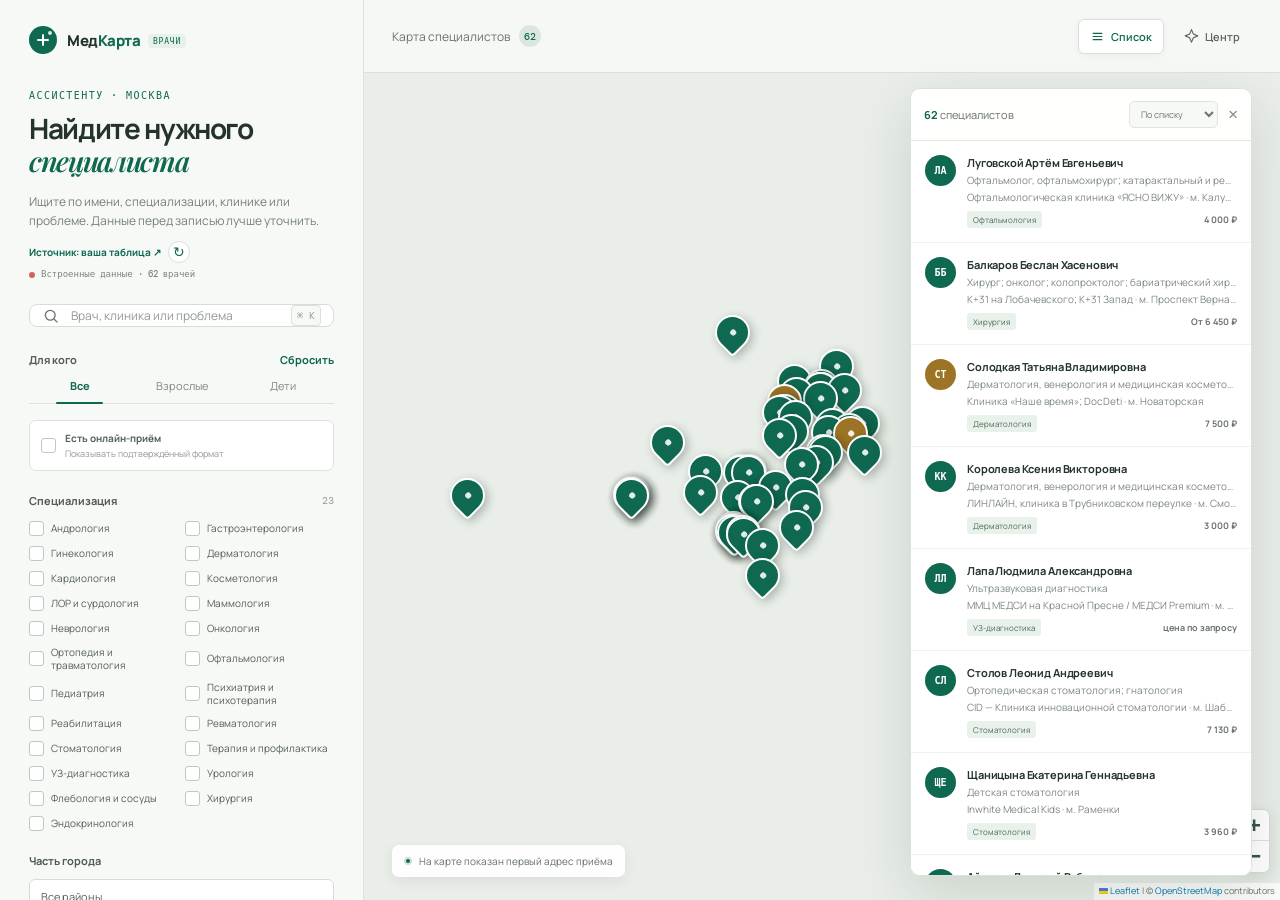
==== doctors/index.html @ c0b24baa "Add doctors map with Leaflet and OpenStreetMap" ====
<!doctype html>
<html lang="ru">
  <head>
    <meta charset="UTF-8" />
    <meta name="viewport" content="width=device-width, initial-scale=1.0" />
    <meta name="theme-color" content="#f6f8f5" />
    <meta name="description" content="Каталог конкретных врачей из вашей медицинской базы: поиск, фильтры и карта." />
    <title>МедКарта Врачи — специалисты Москвы</title>
    <link rel="preconnect" href="https://fonts.googleapis.com" />
    <link rel="preconnect" href="https://fonts.gstatic.com" crossorigin />
    <link href="https://fonts.googleapis.com/css2?family=DM+Mono:wght@400;500&family=Manrope:wght@400;500;600;700;800&family=Playfair+Display:ital,wght@0,600;0,700;1,600&display=swap" rel="stylesheet" />
    <link rel="stylesheet" href="./vendor/leaflet/leaflet.css?v=1.9.4" />
    <link rel="stylesheet" href="./styles.css?v=20260906-1" />
  </head>
  <body>
    <main class="app-shell">
      <aside class="sidebar" id="sidebar">
        <div class="brand-row">
          <a class="brand" href="#" aria-label="МедКарта Врачи — на главную">
            <span class="brand-mark" aria-hidden="true"><i></i><i></i><i></i></span>
            <span>Мед<span>Карта</span> <small>Врачи</small></span>
          </a>
          <button class="icon-button sidebar-close" id="closeSidebar" type="button" aria-label="Закрыть панель">×</button>
        </div>

        <section class="intro">
          <p class="eyebrow">Ассистенту · Москва</p>
          <h1>Найдите нужного<br /><em>специалиста</em></h1>
          <p>Ищите по имени, специализации, клинике или проблеме. Данные перед записью лучше уточнить.</p>
          <div class="source-meta">
            <a class="source-link" href="https://docs.google.com/spreadsheets/d/1CPga4Apdbs0be4KxmbbWmRdvLKTCFwWVrytinJln1rU/edit?gid=1066498235#gid=1066498235" target="_blank" rel="noreferrer">Источник: ваша таблица ↗</a>
            <button class="sync-now" id="syncNow" type="button" title="Обновить данные сейчас" aria-label="Обновить данные из таблицы">↻</button>
          </div>
          <p class="sync-status is-syncing" id="syncStatus" aria-live="polite"><i></i><span>Синхронизация…</span></p>
        </section>

        <label class="search-wrap" for="searchInput">
          <svg viewBox="0 0 24 24" aria-hidden="true"><circle cx="11" cy="11" r="6.5"></circle><path d="m16 16 4.5 4.5"></path></svg>
          <input id="searchInput" type="search" placeholder="Врач, клиника или проблема" autocomplete="off" />
          <kbd>⌘ K</kbd>
        </label>

        <section class="filters" aria-label="Фильтры">
          <div class="filter-heading"><span>Для кого</span><button class="reset-link" id="resetFilters" type="button">Сбросить</button></div>
          <div class="segmented" id="patientFilters" aria-label="Возраст пациентов">
            <button class="is-active" type="button" data-patient="all">Все</button>
            <button type="button" data-patient="adult">Взрослые</button>
            <button type="button" data-patient="child">Дети</button>
          </div>

          <label class="online-filter">
            <input id="onlineOnly" type="checkbox" />
            <span><strong>Есть онлайн-приём</strong><small>Показывать подтверждённый формат</small></span>
          </label>

          <div class="filter-heading filter-heading-spaced"><span>Специализация</span><span class="filter-count" id="specialtyCount">0</span></div>
          <div class="check-list" id="specialtyFilters"></div>

          <div class="filter-heading filter-heading-spaced"><span>Часть города</span></div>
          <div class="select-wrap">
            <select id="districtFilter" aria-label="Выберите часть города">
              <option value="">Все районы</option>
            </select>
          </div>
        </section>

        <div class="sidebar-actions">
          <button class="sheet-button" id="openSheetDialog" type="button">
            <svg viewBox="0 0 24 24" aria-hidden="true"><path d="M7 3.5h8l3 3V20.5H7z"></path><path d="M15 3.5v4h3"></path><path d="M10 11h5M10 14.5h5M10 18h3"></path></svg>
            Источник
          </button>
          <button class="add-button" id="addRecord" type="button"><span>+</span> Добавить врача</button>
        </div>
      </aside>

      <section class="map-area">
        <header class="map-header">
          <button class="icon-button menu-button" id="openSidebar" type="button" aria-label="Открыть меню">
            <svg viewBox="0 0 24 24" aria-hidden="true"><path d="M4 7h16M4 12h16M4 17h16"></path></svg>
          </button>
          <div class="map-title"><span>Карта специалистов</span><strong id="mapResultCount">0</strong></div>
          <div class="map-tools">
            <button class="map-tool is-selected" id="listToggle" type="button" title="Показать список">
              <svg viewBox="0 0 24 24" aria-hidden="true"><path d="M5 7h14M5 12h14M5 17h14"></path></svg>
              Список
            </button>
            <button class="map-tool" id="locateButton" type="button" title="Центрировать карту">
              <svg viewBox="0 0 24 24" aria-hidden="true"><path d="m12 21 3-7 7-3-7-3-3-7-3 7-7 3 7 3z"></path></svg>
              Центр
            </button>
          </div>
        </header>

        <div class="map-canvas" id="mapCanvas">
          <div id="leafletMap" aria-label="Интерактивная карта мест приёма"></div>
          <div class="map-note"><i></i><span>На карте показан первый адрес приёма</span></div>
          <div class="empty-map-state" id="emptyMapState" hidden>По этим фильтрам<br />ничего не найдено</div>
        </div>

        <section class="results-panel" id="resultsPanel">
          <div class="results-header">
            <p><strong id="resultsCount">0</strong> специалистов</p>
            <label class="sort-wrap">Сортировка
              <select id="sortSelect" aria-label="Сортировка списка">
                <option value="number">По списку</option>
                <option value="name">По имени</option>
                <option value="experience">По стажу</option>
              </select>
            </label>
            <button id="closeResults" type="button" aria-label="Скрыть список">×</button>
          </div>
          <div class="result-list" id="resultList"></div>
        </section>
      </section>
    </main>

    <dialog class="modal details-modal" id="detailsDialog">
      <section class="record-view">
        <div class="modal-heading">
          <div><p class="eyebrow" id="detailsEyebrow">Врач</p><h2 id="detailsTitle">Специалист</h2></div>
          <button type="button" class="icon-button" data-close-dialog="detailsDialog" aria-label="Закрыть">×</button>
        </div>
        <div class="details-tags" id="detailsTags"></div>
        <div class="details-summary" id="detailsSummary"></div>
        <div class="details-content" id="detailsContent"></div>
        <div class="details-source" id="detailsSource"></div>
        <div class="details-actions">
          <a class="call-button" id="callDoctor" href="#">Позвонить</a>
          <button class="edit-button" type="button" id="editRecord">Редактировать карточку</button>
        </div>
      </section>
    </dialog>

    <dialog class="modal" id="recordDialog">
      <form method="dialog" id="recordForm">
        <div class="modal-heading">
          <div><p class="eyebrow" id="recordDialogEyebrow">Новый врач</p><h2 id="recordDialogTitle">Добавить специалиста</h2></div>
          <button type="button" class="icon-button" data-close-dialog="recordDialog" aria-label="Закрыть">×</button>
        </div>
        <input type="hidden" id="recordId" name="recordId" />
        <div class="form-grid">
          <label class="wide">ФИО врача<input id="name" name="name" required placeholder="Например, Анна Иванова" /></label>
          <label class="wide">Клиника<input id="clinics" name="clinics" required placeholder="Название клиники" /></label>
          <label class="wide">Специализация<input id="specialty" name="specialty" required placeholder="Например, кардиолог; аритмолог" /></label>
          <label class="wide">Адрес / метро<input id="address" name="address" required placeholder="Москва, улица — м. Станция" /></label>
          <label>Стаж<input id="experience" name="experience" placeholder="15 лет" /></label>
          <label>Пациенты<input id="patients" name="patients" placeholder="Взрослые и дети" /></label>
          <label>Телефон<input id="phone" name="phone" placeholder="+7 ..." /></label>
          <label>Стоимость<input id="price" name="price" placeholder="от 5 000 ₽" /></label>
          <label class="wide">Онлайн-консультация<input id="online" name="online" placeholder="Да / нет / уточнить" /></label>
          <label class="wide">Ключевые направления<textarea id="problems" name="problems" rows="3" placeholder="С какими проблемами работает врач"></textarea></label>
          <label class="wide">Комментарий<textarea id="comments" name="comments" rows="3" placeholder="Что важно уточнить при записи"></textarea></label>
        </div>
        <div class="form-actions">
          <button type="button" class="delete-button" id="deleteRecord" hidden>Удалить</button>
          <span></span>
          <button type="button" class="cancel-button" data-close-dialog="recordDialog">Отмена</button>
          <button class="save-button" value="default">Сохранить</button>
        </div>
      </form>
    </dialog>

    <dialog class="modal sheet-modal" id="sheetDialog">
      <form method="dialog" id="sheetForm">
        <div class="modal-heading">
          <div><p class="eyebrow">Источник данных</p><h2>Подключить Google Sheets</h2></div>
          <button type="button" class="icon-button" data-close-dialog="sheetDialog" aria-label="Закрыть">×</button>
        </div>
        <p class="modal-copy">Эта версия подключена к вкладке «Полные данные» вашей таблицы. Она проверяет обновления при открытии, каждые пять минут и по кнопке ↻.</p>
        <label>Ссылка на таблицу или CSV<input id="sheetUrl" type="url" placeholder="https://docs.google.com/spreadsheets/..." /></label>
        <details>
          <summary>Какие колонки поддерживаются?</summary>
          <p>ФИО врача, Клиника(и), Адрес / метро, Стаж, Учёная степень, Квалификация, Специализация, Ключевые направления / проблемы, Достижения, Пациенты, Телефон для записи, Стоимость, Онлайн-консультация, Дополнительные комментарии, Источники и Карточка.</p>
        </details>
        <p class="form-message" id="sheetMessage" role="status"></p>
        <div class="form-actions">
          <span></span><span></span>
          <button type="button" class="cancel-button" data-close-dialog="sheetDialog">Отмена</button>
          <button class="save-button" id="importSheet" value="default">Загрузить данные</button>
        </div>
      </form>
    </dialog>

    <div class="toast" id="toast" role="status"></div>
    <script src="./vendor/leaflet/leaflet.js?v=1.9.4"></script>
    <script src="./doctors-data.js?v=20260906-1"></script>
    <script src="./app.js?v=20260906-1"></script>
  </body>
</html>
---- doctors/vendor/leaflet/leaflet.css ----
/* required styles */

.leaflet-pane,
.leaflet-tile,
.leaflet-marker-icon,
.leaflet-marker-shadow,
.leaflet-tile-container,
.leaflet-pane > svg,
.leaflet-pane > canvas,
.leaflet-zoom-box,
.leaflet-image-layer,
.leaflet-layer {
	position: absolute;
	left: 0;
	top: 0;
	}
.leaflet-container {
	overflow: hidden;
	}
.leaflet-tile,
.leaflet-marker-icon,
.leaflet-marker-shadow {
	-webkit-user-select: none;
	   -moz-user-select: none;
	        user-select: none;
	  -webkit-user-drag: none;
	}
/* Prevents IE11 from highlighting tiles in blue */
.leaflet-tile::selection {
	background: transparent;
}
/* Safari renders non-retina tile on retina better with this, but Chrome is worse */
.leaflet-safari .leaflet-tile {
	image-rendering: -webkit-optimize-contrast;
	}
/* hack that prevents hw layers "stretching" when loading new tiles */
.leaflet-safari .leaflet-tile-container {
	width: 1600px;
	height: 1600px;
	-webkit-transform-origin: 0 0;
	}
.leaflet-marker-icon,
.leaflet-marker-shadow {
	display: block;
	}
/* .leaflet-container svg: reset svg max-width decleration shipped in Joomla! (joomla.org) 3.x */
/* .leaflet-container img: map is broken in FF if you have max-width: 100% on tiles */
.leaflet-container .leaflet-overlay-pane svg {
	max-width: none !important;
	max-height: none !important;
	}
.leaflet-container .leaflet-marker-pane img,
.leaflet-container .leaflet-shadow-pane img,
.leaflet-container .leaflet-tile-pane img,
.leaflet-container img.leaflet-image-layer,
.leaflet-container .leaflet-tile {
	max-width: none !important;
	max-height: none !important;
	width: auto;
	padding: 0;
	}

.leaflet-container img.leaflet-tile {
	/* See: https://bugs.chromium.org/p/chromium/issues/detail?id=600120 */
	mix-blend-mode: plus-lighter;
}

.leaflet-container.leaflet-touch-zoom {
	-ms-touch-action: pan-x pan-y;
	touch-action: pan-x pan-y;
	}
.leaflet-container.leaflet-touch-drag {
	-ms-touch-action: pinch-zoom;
	/* Fallback for FF which doesn't support pinch-zoom */
	touch-action: none;
	touch-action: pinch-zoom;
}
.leaflet-container.leaflet-touch-drag.leaflet-touch-zoom {
	-ms-touch-action: none;
	touch-action: none;
}
.leaflet-container {
	-webkit-tap-highlight-color: transparent;
}
.leaflet-container a {
	-webkit-tap-highlight-color: rgba(51, 181, 229, 0.4);
}
.leaflet-tile {
	filter: inherit;
	visibility: hidden;
	}
.leaflet-tile-loaded {
	visibility: inherit;
	}
.leaflet-zoom-box {
	width: 0;
	height: 0;
	-moz-box-sizing: border-box;
	     box-sizing: border-box;
	z-index: 800;
	}
/* workaround for https://bugzilla.mozilla.org/show_bug.cgi?id=888319 */
.leaflet-overlay-pane svg {
	-moz-user-select: none;
	}

.leaflet-pane         { z-index: 400; }

.leaflet-tile-pane    { z-index: 200; }
.leaflet-overlay-pane { z-index: 400; }
.leaflet-shadow-pane  { z-index: 500; }
.leaflet-marker-pane  { z-index: 600; }
.leaflet-tooltip-pane   { z-index: 650; }
.leaflet-popup-pane   { z-index: 700; }

.leaflet-map-pane canvas { z-index: 100; }
.leaflet-map-pane svg    { z-index: 200; }

.leaflet-vml-shape {
	width: 1px;
	height: 1px;
	}
.lvml {
	behavior: url(#default#VML);
	display: inline-block;
	position: absolute;
	}


/* control positioning */

.leaflet-control {
	position: relative;
	z-index: 800;
	pointer-events: visiblePainted; /* IE 9-10 doesn't have auto */
	pointer-events: auto;
	}
.leaflet-top,
.leaflet-bottom {
	position: absolute;
	z-index: 1000;
	pointer-events: none;
	}
.leaflet-top {
	top: 0;
	}
.leaflet-right {
	right: 0;
	}
.leaflet-bottom {
	bottom: 0;
	}
.leaflet-left {
	left: 0;
	}
.leaflet-control {
	float: left;
	clear: both;
	}
.leaflet-right .leaflet-control {
	float: right;
	}
.leaflet-top .leaflet-control {
	margin-top: 10px;
	}
.leaflet-bottom .leaflet-control {
	margin-bottom: 10px;
	}
.leaflet-left .leaflet-control {
	margin-left: 10px;
	}
.leaflet-right .leaflet-control {
	margin-right: 10px;
	}


/* zoom and fade animations */

.leaflet-fade-anim .leaflet-popup {
	opacity: 0;
	-webkit-transition: opacity 0.2s linear;
	   -moz-transition: opacity 0.2s linear;
	        transition: opacity 0.2s linear;
	}
.leaflet-fade-anim .leaflet-map-pane .leaflet-popup {
	opacity: 1;
	}
.leaflet-zoom-animated {
	-webkit-transform-origin: 0 0;
	    -ms-transform-origin: 0 0;
	        transform-origin: 0 0;
	}
svg.leaflet-zoom-animated {
	will-change: transform;
}

.leaflet-zoom-anim .leaflet-zoom-animated {
	-webkit-transition: -webkit-transform 0.25s cubic-bezier(0,0,0.25,1);
	   -moz-transition:    -moz-transform 0.25s cubic-bezier(0,0,0.25,1);
	        transition:         transform 0.25s cubic-bezier(0,0,0.25,1);
	}
.leaflet-zoom-anim .leaflet-tile,
.leaflet-pan-anim .leaflet-tile {
	-webkit-transition: none;
	   -moz-transition: none;
	        transition: none;
	}

.leaflet-zoom-anim .leaflet-zoom-hide {
	visibility: hidden;
	}


/* cursors */

.leaflet-interactive {
	cursor: pointer;
	}
.leaflet-grab {
	cursor: -webkit-grab;
	cursor:    -moz-grab;
	cursor:         grab;
	}
.leaflet-crosshair,
.leaflet-crosshair .leaflet-interactive {
	cursor: crosshair;
	}
.leaflet-popup-pane,
.leaflet-control {
	cursor: auto;
	}
.leaflet-dragging .leaflet-grab,
.leaflet-dragging .leaflet-grab .leaflet-interactive,
.leaflet-dragging .leaflet-marker-draggable {
	cursor: move;
	cursor: -webkit-grabbing;
	cursor:    -moz-grabbing;
	cursor:         grabbing;
	}

/* marker & overlays interactivity */
.leaflet-marker-icon,
.leaflet-marker-shadow,
.leaflet-image-layer,
.leaflet-pane > svg path,
.leaflet-tile-container {
	pointer-events: none;
	}

.leaflet-marker-icon.leaflet-interactive,
.leaflet-image-layer.leaflet-interactive,
.leaflet-pane > svg path.leaflet-interactive,
svg.leaflet-image-layer.leaflet-interactive path {
	pointer-events: visiblePainted; /* IE 9-10 doesn't have auto */
	pointer-events: auto;
	}

/* visual tweaks */

.leaflet-container {
	background: #ddd;
	outline-offset: 1px;
	}
.leaflet-container a {
	color: #0078A8;
	}
.leaflet-zoom-box {
	border: 2px dotted #38f;
	background: rgba(255,255,255,0.5);
	}


/* general typography */
.leaflet-container {
	font-family: "Helvetica Neue", Arial, Helvetica, sans-serif;
	font-size: 12px;
	font-size: 0.75rem;
	line-height: 1.5;
	}


/* general toolbar styles */

.leaflet-bar {
	box-shadow: 0 1px 5px rgba(0,0,0,0.65);
	border-radius: 4px;
	}
.leaflet-bar a {
	background-color: #fff;
	border-bottom: 1px solid #ccc;
	width: 26px;
	height: 26px;
	line-height: 26px;
	display: block;
	text-align: center;
	text-decoration: none;
	color: black;
	}
.leaflet-bar a,
.leaflet-control-layers-toggle {
	background-position: 50% 50%;
	background-repeat: no-repeat;
	display: block;
	}
.leaflet-bar a:hover,
.leaflet-bar a:focus {
	background-color: #f4f4f4;
	}
.leaflet-bar a:first-child {
	border-top-left-radius: 4px;
	border-top-right-radius: 4px;
	}
.leaflet-bar a:last-child {
	border-bottom-left-radius: 4px;
	border-bottom-right-radius: 4px;
	border-bottom: none;
	}
.leaflet-bar a.leaflet-disabled {
	cursor: default;
	background-color: #f4f4f4;
	color: #bbb;
	}

.leaflet-touch .leaflet-bar a {
	width: 30px;
	height: 30px;
	line-height: 30px;
	}
.leaflet-touch .leaflet-bar a:first-child {
	border-top-left-radius: 2px;
	border-top-right-radius: 2px;
	}
.leaflet-touch .leaflet-bar a:last-child {
	border-bottom-left-radius: 2px;
	border-bottom-right-radius: 2px;
	}

/* zoom control */

.leaflet-control-zoom-in,
.leaflet-control-zoom-out {
	font: bold 18px 'Lucida Console', Monaco, monospace;
	text-indent: 1px;
	}

.leaflet-touch .leaflet-control-zoom-in, .leaflet-touch .leaflet-control-zoom-out  {
	font-size: 22px;
	}


/* layers control */

.leaflet-control-layers {
	box-shadow: 0 1px 5px rgba(0,0,0,0.4);
	background: #fff;
	border-radius: 5px;
	}
.leaflet-control-layers-toggle {
	background-image: url(images/layers.png);
	width: 36px;
	height: 36px;
	}
.leaflet-retina .leaflet-control-layers-toggle {
	background-image: url(images/layers-2x.png);
	background-size: 26px 26px;
	}
.leaflet-touch .leaflet-control-layers-toggle {
	width: 44px;
	height: 44px;
	}
.leaflet-control-layers .leaflet-control-layers-list,
.leaflet-control-layers-expanded .leaflet-control-layers-toggle {
	display: none;
	}
.leaflet-control-layers-expanded .leaflet-control-layers-list {
	display: block;
	position: relative;
	}
.leaflet-control-layers-expanded {
	padding: 6px 10px 6px 6px;
	color: #333;
	background: #fff;
	}
.leaflet-control-layers-scrollbar {
	overflow-y: scroll;
	overflow-x: hidden;
	padding-right: 5px;
	}
.leaflet-control-layers-selector {
	margin-top: 2px;
	position: relative;
	top: 1px;
	}
.leaflet-control-layers label {
	display: block;
	font-size: 13px;
	font-size: 1.08333em;
	}
.leaflet-control-layers-separator {
	height: 0;
	border-top: 1px solid #ddd;
	margin: 5px -10px 5px -6px;
	}

/* Default icon URLs */
.leaflet-default-icon-path { /* used only in path-guessing heuristic, see L.Icon.Default */
	background-image: url(images/marker-icon.png);
	}


/* attribution and scale controls */

.leaflet-container .leaflet-control-attribution {
	background: #fff;
	background: rgba(255, 255, 255, 0.8);
	margin: 0;
	}
.leaflet-control-attribution,
.leaflet-control-scale-line {
	padding: 0 5px;
	color: #333;
	line-height: 1.4;
	}
.leaflet-control-attribution a {
	text-decoration: none;
	}
.leaflet-control-attribution a:hover,
.leaflet-control-attribution a:focus {
	text-decoration: underline;
	}
.leaflet-attribution-flag {
	display: inline !important;
	vertical-align: baseline !important;
	width: 1em;
	height: 0.6669em;
	}
.leaflet-left .leaflet-control-scale {
	margin-left: 5px;
	}
.leaflet-bottom .leaflet-control-scale {
	margin-bottom: 5px;
	}
.leaflet-control-scale-line {
	border: 2px solid #777;
	border-top: none;
	line-height: 1.1;
	padding: 2px 5px 1px;
	white-space: nowrap;
	-moz-box-sizing: border-box;
	     box-sizing: border-box;
	background: rgba(255, 255, 255, 0.8);
	text-shadow: 1px 1px #fff;
	}
.leaflet-control-scale-line:not(:first-child) {
	border-top: 2px solid #777;
	border-bottom: none;
	margin-top: -2px;
	}
.leaflet-control-scale-line:not(:first-child):not(:last-child) {
	border-bottom: 2px solid #777;
	}

.leaflet-touch .leaflet-control-attribution,
.leaflet-touch .leaflet-control-layers,
.leaflet-touch .leaflet-bar {
	box-shadow: none;
	}
.leaflet-touch .leaflet-control-layers,
.leaflet-touch .leaflet-bar {
	border: 2px solid rgba(0,0,0,0.2);
	background-clip: padding-box;
	}


/* popup */

.leaflet-popup {
	position: absolute;
	text-align: center;
	margin-bottom: 20px;
	}
.leaflet-popup-content-wrapper {
	padding: 1px;
	text-align: left;
	border-radius: 12px;
	}
.leaflet-popup-content {
	margin: 13px 24px 13px 20px;
	line-height: 1.3;
	font-size: 13px;
	font-size: 1.08333em;
	min-height: 1px;
	}
.leaflet-popup-content p {
	margin: 17px 0;
	margin: 1.3em 0;
	}
.leaflet-popup-tip-container {
	width: 40px;
	height: 20px;
	position: absolute;
	left: 50%;
	margin-top: -1px;
	margin-left: -20px;
	overflow: hidden;
	pointer-events: none;
	}
.leaflet-popup-tip {
	width: 17px;
	height: 17px;
	padding: 1px;

	margin: -10px auto 0;
	pointer-events: auto;

	-webkit-transform: rotate(45deg);
	   -moz-transform: rotate(45deg);
	    -ms-transform: rotate(45deg);
	        transform: rotate(45deg);
	}
.leaflet-popup-content-wrapper,
.leaflet-popup-tip {
	background: white;
	color: #333;
	box-shadow: 0 3px 14px rgba(0,0,0,0.4);
	}
.leaflet-container a.leaflet-popup-close-button {
	position: absolute;
	top: 0;
	right: 0;
	border: none;
	text-align: center;
	width: 24px;
	height: 24px;
	font: 16px/24px Tahoma, Verdana, sans-serif;
	color: #757575;
	text-decoration: none;
	background: transparent;
	}
.leaflet-container a.leaflet-popup-close-button:hover,
.leaflet-container a.leaflet-popup-close-button:focus {
	color: #585858;
	}
.leaflet-popup-scrolled {
	overflow: auto;
	}

.leaflet-oldie .leaflet-popup-content-wrapper {
	-ms-zoom: 1;
	}
.leaflet-oldie .leaflet-popup-tip {
	width: 24px;
	margin: 0 auto;

	-ms-filter: "progid:DXImageTransform.Microsoft.Matrix(M11=0.70710678, M12=0.70710678, M21=-0.70710678, M22=0.70710678)";
	filter: progid:DXImageTransform.Microsoft.Matrix(M11=0.70710678, M12=0.70710678, M21=-0.70710678, M22=0.70710678);
	}

.leaflet-oldie .leaflet-control-zoom,
.leaflet-oldie .leaflet-control-layers,
.leaflet-oldie .leaflet-popup-content-wrapper,
.leaflet-oldie .leaflet-popup-tip {
	border: 1px solid #999;
	}


/* div icon */

.leaflet-div-icon {
	background: #fff;
	border: 1px solid #666;
	}


/* Tooltip */
/* Base styles for the element that has a tooltip */
.leaflet-tooltip {
	position: absolute;
	padding: 6px;
	background-color: #fff;
	border: 1px solid #fff;
	border-radius: 3px;
	color: #222;
	white-space: nowrap;
	-webkit-user-select: none;
	-moz-user-select: none;
	-ms-user-select: none;
	user-select: none;
	pointer-events: none;
	box-shadow: 0 1px 3px rgba(0,0,0,0.4);
	}
.leaflet-tooltip.leaflet-interactive {
	cursor: pointer;
	pointer-events: auto;
	}
.leaflet-tooltip-top:before,
.leaflet-tooltip-bottom:before,
.leaflet-tooltip-left:before,
.leaflet-tooltip-right:before {
	position: absolute;
	pointer-events: none;
	border: 6px solid transparent;
	background: transparent;
	content: "";
	}

/* Directions */

.leaflet-tooltip-bottom {
	margin-top: 6px;
}
.leaflet-tooltip-top {
	margin-top: -6px;
}
.leaflet-tooltip-bottom:before,
.leaflet-tooltip-top:before {
	left: 50%;
	margin-left: -6px;
	}
.leaflet-tooltip-top:before {
	bottom: 0;
	margin-bottom: -12px;
	border-top-color: #fff;
	}
.leaflet-tooltip-bottom:before {
	top: 0;
	margin-top: -12px;
	margin-left: -6px;
	border-bottom-color: #fff;
	}
.leaflet-tooltip-left {
	margin-left: -6px;
}
.leaflet-tooltip-right {
	margin-left: 6px;
}
.leaflet-tooltip-left:before,
.leaflet-tooltip-right:before {
	top: 50%;
	margin-top: -6px;
	}
.leaflet-tooltip-left:before {
	right: 0;
	margin-right: -12px;
	border-left-color: #fff;
	}
.leaflet-tooltip-right:before {
	left: 0;
	margin-left: -12px;
	border-right-color: #fff;
	}

/* Printing */

@media print {
	/* Prevent printers from removing background-images of controls. */
	.leaflet-control {
		-webkit-print-color-adjust: exact;
		print-color-adjust: exact;
		}
	}
---- doctors/styles.css ----
:root {
  --paper: #f7f9f6;
  --paper-strong: #ffffff;
  --ink: #24342b;
  --muted: #728077;
  --line: #dde4dd;
  --green: #0f6850;
  --green-dark: #0a503d;
  --green-soft: #e7f1e9;
  --coral: #d76e5d;
  --gold: #c99b3b;
  --shadow: 0 18px 55px rgba(28, 48, 37, 0.14);
}

* { box-sizing: border-box; }

html,
body { width: 100%; height: 100%; }

body {
  margin: 0;
  overflow: hidden;
  color: var(--ink);
  background: #eaf0ea;
  font-family: Manrope, Arial, sans-serif;
  -webkit-font-smoothing: antialiased;
}

button,
input,
select,
textarea { font: inherit; }

button,
select { cursor: pointer; }

.app-shell { display: flex; width: 100%; height: 100%; }

.sidebar {
  position: relative;
  z-index: 30;
  width: 364px;
  flex: 0 0 364px;
  display: flex;
  flex-direction: column;
  padding: 26px 29px 22px;
  overflow-y: auto;
  background: var(--paper);
  border-right: 1px solid #dce3dc;
}

.brand-row { display: flex; align-items: center; justify-content: space-between; }

.brand {
  display: inline-flex;
  align-items: center;
  gap: 10px;
  color: var(--ink);
  font-size: 15px;
  font-weight: 800;
  letter-spacing: -0.45px;
  text-decoration: none;
}

.brand > span:last-child > span { color: var(--green); }

.brand small {
  display: inline-block;
  margin-left: 5px;
  padding: 3px 5px;
  color: var(--green);
  background: var(--green-soft);
  border-radius: 4px;
  font: 500 8px/1 DM Mono, monospace;
  letter-spacing: 0.8px;
  text-transform: uppercase;
  vertical-align: 2px;
}

.brand-mark {
  position: relative;
  display: grid;
  width: 28px;
  height: 28px;
  place-items: center;
  border-radius: 50%;
  background: var(--green);
}

.brand-mark i { position: absolute; display: block; width: 12px; height: 2px; background: #fff; border-radius: 2px; }
.brand-mark i:nth-child(2) { transform: rotate(90deg); }
.brand-mark i:nth-child(3) { width: 4px; height: 4px; transform: translate(7px, -7px); border-radius: 50%; background: #d4e8d9; }

.icon-button {
  display: grid;
  width: 34px;
  height: 34px;
  padding: 0;
  place-items: center;
  color: var(--ink);
  background: transparent;
  border: 0;
  border-radius: 50%;
  font-size: 26px;
  line-height: 1;
}

.icon-button:hover { background: #e9eee9; }

.icon-button svg,
.map-tool svg,
.sheet-button svg {
  width: 19px;
  height: 19px;
  fill: none;
  stroke: currentColor;
  stroke-width: 1.8;
  stroke-linecap: round;
  stroke-linejoin: round;
}

.sidebar-close,
.menu-button { display: none; }

.intro { padding: 36px 0 23px; }

.eyebrow {
  margin: 0 0 10px;
  color: var(--green);
  font: 500 10px/1.2 DM Mono, monospace;
  letter-spacing: 1.45px;
  text-transform: uppercase;
}

.intro h1 {
  margin: 0;
  font-size: 28px;
  line-height: 1.17;
  letter-spacing: -1.35px;
}

.intro h1 em {
  color: var(--green);
  font-family: "Playfair Display", Georgia, serif;
  font-weight: 600;
}

.intro > p:nth-of-type(2) {
  max-width: 300px;
  margin: 14px 0 0;
  color: var(--muted);
  font-size: 12px;
  line-height: 1.62;
}

.source-meta { display: flex; align-items: center; gap: 7px; margin-top: 11px; }

.source-link {
  color: var(--green);
  font-size: 10px;
  font-weight: 700;
  text-decoration: none;
}

.source-link:hover { text-decoration: underline; }

.sync-now {
  width: 22px;
  height: 22px;
  padding: 0;
  color: var(--green);
  background: #fff;
  border: 1px solid #d7e1da;
  border-radius: 50%;
  font-size: 14px;
  line-height: 18px;
  transition: transform 0.2s, background 0.15s;
}

.sync-now:hover { background: #edf5ef; }
.sync-now.is-spinning { animation: sync-spin 0.9s linear infinite; }

.sync-status {
  display: flex;
  align-items: center;
  gap: 6px;
  margin: 6px 0 0 !important;
  color: #7a867d !important;
  font: 500 9px/1.3 DM Mono, monospace !important;
}

.sync-status i { width: 6px; height: 6px; flex: 0 0 6px; border-radius: 50%; background: #8da095; }
.sync-status.is-success i { background: #2b8b65; }
.sync-status.is-error i { background: #cf6655; }
.sync-status.is-syncing i { background: #d9a43f; animation: sync-pulse 1s ease-in-out infinite; }

.search-wrap {
  display: flex;
  height: 47px;
  align-items: center;
  gap: 9px;
  padding: 0 12px;
  background: #fff;
  border: 1px solid #d7ddd6;
  border-radius: 8px;
  transition: border 0.2s, box-shadow 0.2s;
}

.search-wrap:focus-within { border-color: var(--green); box-shadow: 0 0 0 3px rgba(15, 104, 80, 0.1); }
.search-wrap svg { width: 18px; fill: none; stroke: #6b776d; stroke-width: 1.8; }
.search-wrap input { min-width: 0; flex: 1; color: var(--ink); background: transparent; border: 0; outline: none; font-size: 12px; }
.search-wrap input::placeholder { color: #929b93; }
.search-wrap kbd { padding: 3px 5px; color: #93a097; background: #f7f9f6; border: 1px solid #dbe1db; border-radius: 4px; font: 10px DM Mono, monospace; }

.filters { padding-top: 25px; }
.filter-heading { display: flex; align-items: center; justify-content: space-between; color: #4e5c52; font-size: 11px; font-weight: 700; }
.filter-heading-spaced { margin-top: 22px; }
.reset-link { padding: 0; color: var(--green); background: transparent; border: 0; font-size: 11px; }
.filter-count { color: #929b93; font: 10px DM Mono, monospace; }

.segmented { display: flex; margin-top: 11px; border-bottom: 1px solid var(--line); }
.segmented button { position: relative; flex: 1; padding: 0 0 10px; color: #7e897f; background: transparent; border: 0; font-size: 11px; }
.segmented button.is-active { color: var(--green); font-weight: 700; }
.segmented button.is-active::after { position: absolute; right: 27%; bottom: -1px; left: 27%; height: 2px; background: var(--green); border-radius: 2px; content: ""; }

.online-filter {
  display: flex;
  align-items: center;
  gap: 9px;
  margin-top: 16px;
  padding: 10px 11px;
  background: #fff;
  border: 1px solid #dce3dc;
  border-radius: 7px;
  cursor: pointer;
}

.online-filter input,
.check-item input {
  appearance: none;
  display: grid;
  width: 15px;
  height: 15px;
  margin: 0;
  flex: 0 0 15px;
  place-content: center;
  background: #fff;
  border: 1px solid #bfc9c0;
  border-radius: 3px;
}

.online-filter input:checked,
.check-item input:checked { background: var(--green); border-color: var(--green); }
.online-filter input:checked::after,
.check-item input:checked::after { color: #fff; content: "✓"; font-size: 10px; font-weight: 800; line-height: 1; }
.online-filter span { display: flex; min-width: 0; flex-direction: column; gap: 2px; }
.online-filter strong { color: #536158; font-size: 10px; }
.online-filter small { color: #929b93; font-size: 9px; }

.check-list {
  display: grid;
  grid-template-columns: 1fr 1fr;
  gap: 10px 6px;
  margin-top: 13px;
}

.check-item { display: flex; align-items: center; gap: 7px; color: #526056; font-size: 10px; line-height: 1.25; cursor: pointer; }
.check-item span { overflow: hidden; text-overflow: ellipsis; }

.select-wrap { position: relative; margin-top: 11px; }
.select-wrap::after { position: absolute; top: 9px; right: 12px; color: #6e7b72; content: "⌄"; pointer-events: none; }
.select-wrap select { width: 100%; padding: 9px 28px 9px 11px; color: #546157; background: #fff; border: 1px solid #d7ddd6; border-radius: 6px; outline: none; appearance: none; font-size: 11px; }

.sidebar-actions { display: flex; gap: 9px; margin-top: auto; padding-top: 25px; }
.sheet-button,
.add-button { height: 42px; border-radius: 7px; font-size: 11px; font-weight: 700; transition: transform 0.15s, background 0.15s; }
.sheet-button { display: flex; flex: 0 0 105px; align-items: center; justify-content: center; gap: 7px; color: #5d695f; background: #fff; border: 1px solid #d9dfd8; }
.sheet-button svg { width: 15px; }
.add-button { flex: 1; color: #fff; background: var(--green); border: 1px solid var(--green); }
.add-button span { margin-right: 3px; font-size: 17px; line-height: 0; vertical-align: -1px; }
.sidebar-actions button:hover,
.save-button:hover,
.call-button:hover { transform: translateY(-1px); }
.add-button:hover,
.save-button:hover,
.call-button:hover { background: var(--green-dark); }

.map-area { position: relative; min-width: 0; flex: 1; overflow: hidden; background: #edf1ec; }
.map-header { position: absolute; z-index: 1000; top: 0; right: 0; left: 0; display: flex; height: 73px; align-items: center; justify-content: space-between; padding: 0 28px; background: rgba(247, 249, 246, 0.84); border-bottom: 1px solid rgba(178, 187, 177, 0.4); backdrop-filter: blur(10px); }
.map-title { display: flex; align-items: center; gap: 9px; color: #66746a; font-size: 12px; }
.map-title strong { display: grid; min-width: 22px; height: 22px; padding: 0 5px; place-items: center; color: var(--green); background: #dbe7de; border-radius: 12px; font: 500 10px DM Mono, monospace; }
.map-tools { display: flex; align-items: center; gap: 8px; }
.map-tool { display: flex; height: 35px; align-items: center; gap: 6px; padding: 0 11px; color: #59675e; background: transparent; border: 1px solid transparent; border-radius: 6px; font-size: 11px; font-weight: 600; }
.map-tool svg { width: 15px; }
.map-tool:hover,
.map-tool.is-selected { color: var(--green); background: #fff; border-color: #d9ded8; box-shadow: 0 2px 7px rgba(39, 55, 44, 0.05); }

.map-canvas { position: absolute; inset: 0; overflow: hidden; }
#leafletMap { position: absolute; inset: 0; z-index: 0; background: #e9eee8; }
.fallback-map {
  overflow: hidden;
  background:
    radial-gradient(ellipse at 52% 51%, transparent 0 15%, rgba(72, 125, 101, 0.08) 15.3% 15.8%, transparent 16.1%),
    radial-gradient(ellipse at 52% 51%, transparent 0 31%, rgba(72, 125, 101, 0.09) 31.2% 31.8%, transparent 32.1%),
    linear-gradient(31deg, transparent 0 46%, rgba(118, 150, 128, 0.12) 46.2% 46.7%, transparent 46.9%),
    linear-gradient(121deg, transparent 0 57%, rgba(118, 150, 128, 0.11) 57.2% 57.7%, transparent 57.9%),
    repeating-linear-gradient(0deg, transparent 0 58px, rgba(100, 131, 110, 0.055) 59px, transparent 60px),
    repeating-linear-gradient(90deg, transparent 0 74px, rgba(100, 131, 110, 0.05) 75px, transparent 76px),
    #e9eee8;
}
.fallback-map::before {
  position: absolute;
  top: 9%;
  right: 7%;
  bottom: 8%;
  left: 12%;
  border: 1px solid rgba(74, 116, 93, 0.15);
  border-radius: 48% 52% 44% 56% / 52% 45% 55% 48%;
  box-shadow: inset 0 0 70px rgba(255, 255, 255, 0.3);
  content: "";
  transform: rotate(-5deg);
}
.fallback-label { position: absolute; z-index: 1; color: rgba(67, 88, 75, 0.45); font: 500 9px DM Mono, monospace; letter-spacing: 1.5px; text-transform: uppercase; }
.fallback-label-center { top: 50%; left: 52%; font-family: "Playfair Display", Georgia, serif; font-size: 23px; font-style: italic; letter-spacing: -0.5px; text-transform: none; transform: translate(-50%, -50%) rotate(-7deg); }
.fallback-label-west { top: 49%; left: 17%; }
.fallback-label-east { top: 47%; right: 13%; }
.fallback-pin {
  position: absolute;
  z-index: 3;
  display: grid;
  width: 31px;
  height: 31px;
  padding: 0;
  place-items: center;
  color: #fff;
  background: var(--green);
  border: 2px solid #fff;
  border-radius: 50% 50% 50% 4px;
  box-shadow: 0 4px 10px rgba(29, 47, 37, 0.25);
  transform: translate(-50%, -100%) rotate(-45deg);
  transition: transform 0.15s, box-shadow 0.15s;
}
.fallback-pin span { font: 600 7px DM Mono, monospace; transform: rotate(45deg); }
.fallback-pin.is-online { background: #9d7425; }
.fallback-pin:hover,
.fallback-pin.is-active { z-index: 5; box-shadow: 0 7px 16px rgba(29, 47, 37, 0.34); transform: translate(-50%, -100%) rotate(-45deg) scale(1.16); }
.leaflet-container { font-family: Manrope, Arial, sans-serif; }
.leaflet-control-zoom { overflow: hidden; border: 1px solid #d5ddd5 !important; border-radius: 7px !important; box-shadow: 0 4px 15px rgba(35, 53, 41, 0.11) !important; }
.leaflet-control-zoom a { width: 31px !important; height: 31px !important; color: #375447 !important; border-color: #dce3dc !important; line-height: 30px !important; }
.leaflet-control-attribution { padding: 2px 5px !important; color: #67766b !important; background: rgba(255, 255, 255, 0.78) !important; font-size: 9px !important; }
.medical-map-marker { background: transparent !important; border: 0 !important; }
.leaflet-pin { position: relative; display: grid; width: 35px; height: 35px; place-items: center; color: #fff; background: var(--green); border: 2px solid #fff; border-radius: 50% 50% 50% 4px; box-shadow: 0 4px 10px rgba(29, 47, 37, 0.3); transform: rotate(-45deg); transition: transform 0.15s, box-shadow 0.15s; }
.leaflet-pin::after { width: 6px; height: 6px; background: rgba(255,255,255,.88); border-radius: 50%; content: ""; }
.leaflet-pin.is-online { background: #9d7425; }
.leaflet-pin.is-active,
.leaflet-pin:hover { z-index: 3; box-shadow: 0 6px 15px rgba(29, 47, 37, 0.34); transform: rotate(-45deg) scale(1.14); }
.medical-tooltip { padding: 9px 11px !important; color: #26362e !important; background: #fff !important; border: 0 !important; border-radius: 6px !important; box-shadow: 0 7px 20px rgba(25, 45, 33, 0.17) !important; font-size: 10px !important; line-height: 1.45 !important; }
.medical-tooltip::before { display: none !important; }

.map-note { position: absolute; z-index: 800; bottom: 23px; left: 28px; display: flex; align-items: center; gap: 7px; padding: 9px 12px; color: #657168; background: rgba(255, 255, 255, 0.9); border-radius: 7px; box-shadow: 0 4px 13px rgba(35, 53, 41, 0.08); font-size: 10px; backdrop-filter: blur(4px); }
.map-note i { width: 8px; height: 8px; background: var(--green); border: 2px solid #cde2d3; border-radius: 50%; }
.empty-map-state { position: absolute; z-index: 800; top: 45%; left: 50%; padding: 18px 26px; color: #66746a; background: rgba(255, 255, 255, 0.92); border-radius: 8px; box-shadow: var(--shadow); text-align: center; line-height: 1.5; transform: translate(-50%, -50%); }

.results-panel { position: absolute; z-index: 900; top: 88px; right: 28px; display: flex; width: 342px; max-height: calc(100% - 112px); flex-direction: column; overflow: hidden; background: rgba(255, 255, 255, 0.96); border: 1px solid #dce2db; border-radius: 10px; box-shadow: var(--shadow); backdrop-filter: blur(10px); }
.results-panel.is-hidden { display: none; }
.results-header { display: grid; grid-template-columns: 1fr auto auto; align-items: center; gap: 10px; padding: 12px 13px; border-bottom: 1px solid #e4e8e2; }
.results-header p { margin: 0; color: #657168; font-size: 11px; }
.results-header strong { color: var(--green); }
.results-header > button { padding: 0; color: #869188; background: transparent; border: 0; font-size: 21px; line-height: 1; }
.sort-wrap { display: flex; align-items: center; gap: 5px; color: #98a199; font-size: 0; }
.sort-wrap select { max-width: 104px; padding: 5px 18px 5px 7px; color: #68756c; background: #f7f9f6; border: 1px solid #e0e5df; border-radius: 5px; outline: none; font-size: 9px; }
.result-list { overflow: auto; }
.result-card { display: flex; width: 100%; gap: 11px; padding: 14px; color: var(--ink); background: #fff; border: 0; border-bottom: 1px solid #edf0eb; text-align: left; transition: background 0.15s; }
.result-card:hover,
.result-card.is-active { background: #f0f7f2; }
.result-avatar { display: grid; width: 31px; height: 31px; flex: 0 0 31px; place-items: center; color: #fff; background: var(--green); border-radius: 50%; font: 600 10px DM Mono, monospace; }
.result-card.is-online .result-avatar { background: #9d7425; }
.result-card-content { min-width: 0; flex: 1; }
.result-card h3 { margin: 0; overflow: hidden; font-size: 11px; letter-spacing: -0.15px; text-overflow: ellipsis; white-space: nowrap; }
.result-card p { margin: 3px 0 0; overflow: hidden; color: #7c897f; font-size: 10px; text-overflow: ellipsis; white-space: nowrap; }
.result-card-meta { display: flex; align-items: center; gap: 5px; margin-top: 7px; }
.tag { display: inline-block; max-width: 165px; overflow: hidden; padding: 3px 6px; color: #4c6858; background: #e9f1eb; border-radius: 3px; font-size: 8px; text-overflow: ellipsis; white-space: nowrap; }
.price-hint { margin-left: auto; color: #69756d; font-size: 9px; font-weight: 700; white-space: nowrap; }
.no-results { padding: 28px 18px; color: #7e8981; font-size: 11px; text-align: center; }

.modal { width: min(650px, calc(100vw - 28px)); max-height: calc(100vh - 28px); padding: 0; overflow: auto; color: var(--ink); background: #fff; border: 0; border-radius: 11px; box-shadow: 0 30px 90px rgba(21, 40, 29, 0.3); }
.modal::backdrop { background: rgba(23, 37, 31, 0.42); backdrop-filter: blur(2px); }
.modal form,
.record-view { padding: 27px; }
.modal-heading { display: flex; align-items: flex-start; justify-content: space-between; gap: 15px; margin-bottom: 20px; }
.modal-heading h2 { margin: 0; font-size: 22px; line-height: 1.25; letter-spacing: -0.8px; }
.modal-heading .eyebrow { margin-bottom: 6px; }

.details-modal { width: min(720px, calc(100vw - 28px)); }
.details-tags { display: flex; flex-wrap: wrap; gap: 6px; margin: -3px 0 15px; }
.details-tags span { padding: 5px 8px; color: #35624d; background: #eaf3ec; border-radius: 4px; font-size: 10px; font-weight: 700; }
.details-summary { display: grid; grid-template-columns: repeat(3, 1fr); gap: 8px; margin-bottom: 13px; }
.summary-item { min-width: 0; padding: 11px 12px; background: #f4f7f3; border-radius: 7px; }
.summary-item span { display: block; margin-bottom: 4px; color: #839087; font: 500 8px DM Mono, monospace; letter-spacing: 0.9px; text-transform: uppercase; }
.summary-item strong { display: block; overflow: hidden; color: #324139; font-size: 11px; line-height: 1.45; text-overflow: ellipsis; }
.details-content { display: grid; grid-template-columns: 1fr 1fr; gap: 10px; }
.detail-section { padding: 12px 13px; background: #fbfcfa; border: 1px solid #e0e6de; border-radius: 7px; }
.detail-section.wide { grid-column: 1 / -1; }
.detail-section p { margin: 0 0 5px; color: #758177; font: 500 9px DM Mono, monospace; letter-spacing: 1px; text-transform: uppercase; }
.detail-section div { color: #314038; font-size: 12px; line-height: 1.58; white-space: pre-line; }
.details-empty { margin: 0; color: #758177; font-size: 12px; }
.details-source { display: flex; flex-wrap: wrap; align-items: center; gap: 7px; margin-top: 13px; color: #7a877e; font-size: 9px; }
.details-source span { margin-right: 2px; }
.details-source a { display: inline-flex; align-items: center; padding: 5px 7px; color: var(--green); background: #f0f5f1; border-radius: 4px; font-weight: 700; text-decoration: none; }
.details-source a:hover { text-decoration: underline; }
.details-actions { display: grid; grid-template-columns: auto 1fr auto; gap: 9px; align-items: center; margin-top: 22px; }
.details-actions::before { content: ""; grid-column: 2; }
.call-button,
.edit-button { display: inline-flex; min-height: 38px; align-items: center; justify-content: center; padding: 10px 14px; border-radius: 6px; font-size: 11px; font-weight: 700; text-decoration: none; transition: transform 0.15s, background 0.15s; }
.call-button { grid-column: 1; grid-row: 1; color: #fff; background: var(--green); border: 1px solid var(--green); }
.call-button.is-hidden { display: none; }
.edit-button { grid-column: 3; color: #59675e; background: #fff; border: 1px solid #d8ded7; }

.form-grid { display: grid; grid-template-columns: 1fr 1fr; gap: 15px 13px; }
.form-grid .wide { grid-column: 1 / -1; }
.modal label { display: flex; flex-direction: column; gap: 6px; color: #647167; font-size: 11px; font-weight: 700; }
.modal input,
.modal select,
.modal textarea { width: 100%; padding: 10px 11px; color: var(--ink); background: #fff; border: 1px solid #d8ded7; border-radius: 6px; outline: none; font-size: 12px; font-weight: 500; resize: vertical; }
.modal input:focus,
.modal select:focus,
.modal textarea:focus { border-color: var(--green); box-shadow: 0 0 0 3px rgba(15, 104, 80, 0.09); }
.form-actions { display: grid; grid-template-columns: auto 1fr auto auto; gap: 9px; align-items: center; margin-top: 23px; }
.delete-button,
.cancel-button,
.save-button { padding: 10px 13px; border-radius: 6px; font-size: 11px; font-weight: 700; }
.delete-button { color: #bb483b; background: #fff7f5; border: 1px solid #f1c8c1; }
.cancel-button { color: #59675e; background: #fff; border: 1px solid #d8ded7; }
.save-button { color: #fff; background: var(--green); border: 1px solid var(--green); transition: transform 0.15s, background 0.15s; }
.save-button:disabled { opacity: 0.6; cursor: wait; }
.modal-copy { margin: -4px 0 19px; color: #6f7c73; font-size: 12px; line-height: 1.6; }
.sheet-modal details { margin-top: 16px; padding: 10px 12px; color: #627068; background: #f2f5f1; border-radius: 6px; font-size: 11px; line-height: 1.6; }
.sheet-modal summary { color: var(--green); font-weight: 700; cursor: pointer; }
.sheet-modal details p { margin: 7px 0 0; }
.form-message { min-height: 16px; margin: 13px 0 -5px; color: #b84e40; font-size: 11px; }

.toast { position: fixed; z-index: 2000; bottom: 22px; left: 50%; padding: 11px 15px; color: #fff; background: #1d3328; border-radius: 7px; box-shadow: var(--shadow); font-size: 12px; opacity: 0; pointer-events: none; transform: translate(-50%, 20px); transition: opacity 0.2s, transform 0.2s; }
.toast.is-visible { opacity: 1; transform: translate(-50%, 0); }

@keyframes sync-spin { to { transform: rotate(360deg); } }
@keyframes sync-pulse { 50% { opacity: 0.35; } }

@media (max-width: 900px) {
  .sidebar { position: fixed; z-index: 1500; inset: 0 auto 0 0; width: min(364px, 100%); max-width: 100%; transform: translateX(-105%); transition: transform 0.25s ease; box-shadow: 10px 0 40px rgba(20, 32, 25, 0.14); }
  .sidebar.is-open { transform: none; }
  .sidebar-close,
  .menu-button { display: grid; }
  .map-header { padding: 0 14px; }
  .menu-button { margin-right: 8px; }
  .map-title { margin-right: auto; }
  .map-tools .map-tool { width: 35px; justify-content: center; padding: 0; font-size: 0; }
  .results-panel { top: auto; right: 12px; bottom: 12px; left: 12px; width: auto; max-height: 39vh; }
  .map-note { bottom: calc(39vh + 29px); left: 14px; }
}

@media (max-width: 560px) {
  .sidebar { width: 100%; flex-basis: 100%; padding: 22px 20px 19px; }
  .intro { padding: 26px 0 20px; }
  .intro h1 { font-size: 25px; }
  .check-list { gap: 8px 4px; }
  .sidebar-actions { padding-top: 16px; }
  .map-header { height: 62px; }
  .map-note { display: none; }
  .results-panel { max-height: 37vh; }
  .form-grid { grid-template-columns: 1fr; }
  .form-grid .wide { grid-column: auto; }
  .modal form,
  .record-view { padding: 20px; }
  .details-summary { grid-template-columns: 1fr; }
  .details-content { grid-template-columns: 1fr; }
  .detail-section.wide { grid-column: auto; }
  .form-actions { grid-template-columns: auto 1fr auto; }
  .form-actions .save-button { grid-column: 2 / -1; }
  .details-actions { grid-template-columns: 1fr 1fr; }
  .details-actions::before { display: none; }
  .call-button,
  .edit-button { grid-column: auto; }
  .results-header { grid-template-columns: 1fr auto auto; }
}
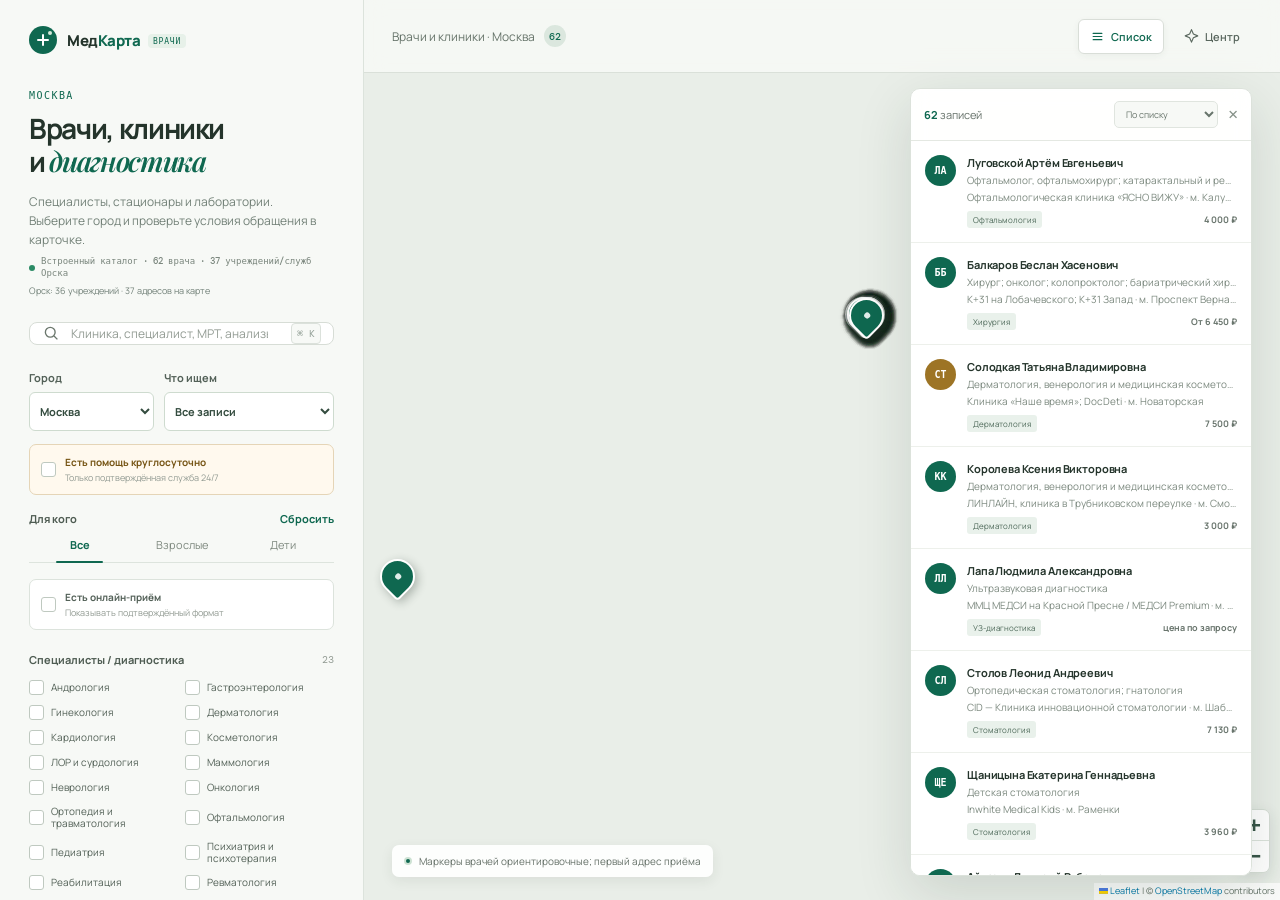
==== commit 9a08f180: "Publish Moscow and Orsk medical map with verified clinic locations Add city selection, clinic diagno" ====
--- a/doctors/index.html
+++ b/doctors/index.html
@@ -4,13 +4,13 @@
     <meta charset="UTF-8" />
     <meta name="viewport" content="width=device-width, initial-scale=1.0" />
     <meta name="theme-color" content="#f6f8f5" />
-    <meta name="description" content="Каталог конкретных врачей из вашей медицинской базы: поиск, фильтры и карта." />
-    <title>МедКарта Врачи — специалисты Москвы</title>
+    <meta name="description" content="Врачи Москвы и медицинские учреждения Орска: специалисты, диагностика, лаборатории, стационары и круглосуточная помощь." />
+    <title>МедКарта — врачи и клиники Москвы и Орска</title>
     <link rel="preconnect" href="https://fonts.googleapis.com" />
     <link rel="preconnect" href="https://fonts.gstatic.com" crossorigin />
     <link href="https://fonts.googleapis.com/css2?family=DM+Mono:wght@400;500&family=Manrope:wght@400;500;600;700;800&family=Playfair+Display:ital,wght@0,600;0,700;1,600&display=swap" rel="stylesheet" />
     <link rel="stylesheet" href="./vendor/leaflet/leaflet.css?v=1.9.4" />
-    <link rel="stylesheet" href="./styles.css?v=20260906-1" />
+    <link rel="stylesheet" href="./styles.css?v=20261119-2" />
   </head>
   <body>
     <main class="app-shell">
@@ -24,23 +24,29 @@
         </div>
 
         <section class="intro">
-          <p class="eyebrow">Ассистенту · Москва</p>
-          <h1>Найдите нужного<br /><em>специалиста</em></h1>
-          <p>Ищите по имени, специализации, клинике или проблеме. Данные перед записью лучше уточнить.</p>
-          <div class="source-meta">
-            <a class="source-link" href="https://docs.google.com/spreadsheets/d/1CPga4Apdbs0be4KxmbbWmRdvLKTCFwWVrytinJln1rU/edit?gid=1066498235#gid=1066498235" target="_blank" rel="noreferrer">Источник: ваша таблица ↗</a>
-            <button class="sync-now" id="syncNow" type="button" title="Обновить данные сейчас" aria-label="Обновить данные из таблицы">↻</button>
-          </div>
-          <p class="sync-status is-syncing" id="syncStatus" aria-live="polite"><i></i><span>Синхронизация…</span></p>
+          <p class="eyebrow" id="cityEyebrow">Москва и Орск</p>
+          <h1>Врачи, клиники<br />и <em>диагностика</em></h1>
+          <p>Специалисты, стационары и лаборатории. Выберите город и проверьте условия обращения в карточке.</p>
+          <p class="sync-status is-success" id="syncStatus" aria-live="polite"><i></i><span>Встроенный каталог · 62 врача · 37 учреждений/служб Орска</span></p>
+          <p class="facility-sync-status" id="facilitySyncStatus">Орск: 36 учреждений · 37 адресов на карте</p>
         </section>
 
         <label class="search-wrap" for="searchInput">
           <svg viewBox="0 0 24 24" aria-hidden="true"><circle cx="11" cy="11" r="6.5"></circle><path d="m16 16 4.5 4.5"></path></svg>
-          <input id="searchInput" type="search" placeholder="Врач, клиника или проблема" autocomplete="off" />
+          <input id="searchInput" type="search" placeholder="Клиника, специалист, МРТ, анализы…" autocomplete="off" />
           <kbd>⌘ K</kbd>
         </label>
 
         <section class="filters" aria-label="Фильтры">
+          <div class="location-filters">
+            <label>Город<select id="cityFilter"><option value="">Все города</option><option value="Москва">Москва</option><option value="Орск">Орск</option></select></label>
+            <label>Что ищем<select id="typeFilter"><option value="">Все записи</option><option value="doctor">Врачи</option><option value="hospital">Стационары</option><option value="clinic">Амбулаторные клиники</option><option value="laboratory">Лаборатории</option><option value="diagnostic">Диагностические центры</option></select></label>
+          </div>
+          <label class="online-filter emergency-filter">
+            <input id="emergencyOnly" type="checkbox" />
+            <span><strong>Есть помощь круглосуточно</strong><small>Только подтверждённая служба 24/7</small></span>
+          </label>
+          <p class="emergency-help" id="emergencyHelp" hidden>Экстренная помощь: <a href="tel:112">112</a> или <a href="tel:103">103</a>. Круглосуточный стационар не означает приём по любому профилю: условия указаны в карточке.</p>
           <div class="filter-heading"><span>Для кого</span><button class="reset-link" id="resetFilters" type="button">Сбросить</button></div>
           <div class="segmented" id="patientFilters" aria-label="Возраст пациентов">
             <button class="is-active" type="button" data-patient="all">Все</button>
@@ -53,7 +59,7 @@
             <span><strong>Есть онлайн-приём</strong><small>Показывать подтверждённый формат</small></span>
           </label>
 
-          <div class="filter-heading filter-heading-spaced"><span>Специализация</span><span class="filter-count" id="specialtyCount">0</span></div>
+          <div class="filter-heading filter-heading-spaced"><span>Специалисты / диагностика</span><span class="filter-count" id="specialtyCount">0</span></div>
           <div class="check-list" id="specialtyFilters"></div>
 
           <div class="filter-heading filter-heading-spaced"><span>Часть города</span></div>
@@ -65,20 +71,16 @@
         </section>
 
         <div class="sidebar-actions">
-          <button class="sheet-button" id="openSheetDialog" type="button">
-            <svg viewBox="0 0 24 24" aria-hidden="true"><path d="M7 3.5h8l3 3V20.5H7z"></path><path d="M15 3.5v4h3"></path><path d="M10 11h5M10 14.5h5M10 18h3"></path></svg>
-            Источник
-          </button>
           <button class="add-button" id="addRecord" type="button"><span>+</span> Добавить врача</button>
         </div>
       </aside>
 
-      <section class="map-area">
+      <section class="map-area results-visible">
         <header class="map-header">
           <button class="icon-button menu-button" id="openSidebar" type="button" aria-label="Открыть меню">
             <svg viewBox="0 0 24 24" aria-hidden="true"><path d="M4 7h16M4 12h16M4 17h16"></path></svg>
           </button>
-          <div class="map-title"><span>Карта специалистов</span><strong id="mapResultCount">0</strong></div>
+          <div class="map-title"><span id="mapTitle">Врачи и клиники</span><strong id="mapResultCount">0</strong></div>
           <div class="map-tools">
             <button class="map-tool is-selected" id="listToggle" type="button" title="Показать список">
               <svg viewBox="0 0 24 24" aria-hidden="true"><path d="M5 7h14M5 12h14M5 17h14"></path></svg>
@@ -93,22 +95,23 @@
 
         <div class="map-canvas" id="mapCanvas">
           <div id="leafletMap" aria-label="Интерактивная карта мест приёма"></div>
-          <div class="map-note"><i></i><span>На карте показан первый адрес приёма</span></div>
+          <div class="map-note"><i></i><span id="mapNote">На карте показан первый адрес приёма</span></div>
           <div class="empty-map-state" id="emptyMapState" hidden>По этим фильтрам<br />ничего не найдено</div>
         </div>
 
         <section class="results-panel" id="resultsPanel">
           <div class="results-header">
-            <p><strong id="resultsCount">0</strong> специалистов</p>
+            <p><strong id="resultsCount">0</strong> записей</p>
             <label class="sort-wrap">Сортировка
               <select id="sortSelect" aria-label="Сортировка списка">
                 <option value="number">По списку</option>
-                <option value="name">По имени</option>
+                <option value="name">По названию / ФИО</option>
                 <option value="experience">По стажу</option>
               </select>
             </label>
             <button id="closeResults" type="button" aria-label="Скрыть список">×</button>
           </div>
+          <p class="results-notice" id="resultsNotice" hidden></p>
           <div class="result-list" id="resultList"></div>
         </section>
       </section>
@@ -139,17 +142,27 @@
         </div>
         <input type="hidden" id="recordId" name="recordId" />
         <div class="form-grid">
-          <label class="wide">ФИО врача<input id="name" name="name" required placeholder="Например, Анна Иванова" /></label>
-          <label class="wide">Клиника<input id="clinics" name="clinics" required placeholder="Название клиники" /></label>
-          <label class="wide">Специализация<input id="specialty" name="specialty" required placeholder="Например, кардиолог; аритмолог" /></label>
+          <label class="wide"><span id="nameLabel">ФИО врача</span><input id="name" name="name" required placeholder="Название или ФИО" /></label>
+          <label>Город<select id="recordCity" name="city"><option>Москва</option><option>Орск</option></select></label>
+          <label class="wide doctor-field">Клиника<input id="clinics" name="clinics" required placeholder="Название клиники" /></label>
+          <label class="wide doctor-field">Специализация<input id="specialty" name="specialty" required placeholder="Например, кардиолог; аритмолог" /></label>
           <label class="wide">Адрес / метро<input id="address" name="address" required placeholder="Москва, улица — м. Станция" /></label>
-          <label>Стаж<input id="experience" name="experience" placeholder="15 лет" /></label>
+          <label class="doctor-field">Стаж<input id="experience" name="experience" placeholder="15 лет" /></label>
           <label>Пациенты<input id="patients" name="patients" placeholder="Взрослые и дети" /></label>
           <label>Телефон<input id="phone" name="phone" placeholder="+7 ..." /></label>
-          <label>Стоимость<input id="price" name="price" placeholder="от 5 000 ₽" /></label>
-          <label class="wide">Онлайн-консультация<input id="online" name="online" placeholder="Да / нет / уточнить" /></label>
-          <label class="wide">Ключевые направления<textarea id="problems" name="problems" rows="3" placeholder="С какими проблемами работает врач"></textarea></label>
-          <label class="wide">Комментарий<textarea id="comments" name="comments" rows="3" placeholder="Что важно уточнить при записи"></textarea></label>
+          <label class="doctor-field">Стоимость<input id="price" name="price" placeholder="от 5 000 ₽" /></label>
+          <label class="wide doctor-field">Онлайн-консультация<input id="online" name="online" placeholder="Да / нет / уточнить" /></label>
+          <label class="wide doctor-field">Ключевые направления<textarea id="problems" name="problems" rows="3" placeholder="С какими проблемами работает врач"></textarea></label>
+          <label class="wide doctor-field">Комментарий<textarea id="comments" name="comments" rows="3" placeholder="Что важно уточнить при записи"></textarea></label>
+          <label class="facility-field" hidden>Тип учреждения<select id="category" name="category"><option value="hospital">Стационар</option><option value="clinic">Амбулаторная клиника</option><option value="laboratory">Лаборатория</option><option value="diagnostic">Диагностический центр</option></select></label>
+          <label class="facility-field wide" hidden>Специалисты (через точку с запятой)<textarea id="specialties" name="specialties" rows="2"></textarea></label>
+          <label class="facility-field wide" hidden>Диагностика (через точку с запятой)<textarea id="diagnostics" name="diagnostics" rows="2"></textarea></label>
+          <label class="facility-field wide" hidden>Режим работы<textarea id="hours" name="hours" rows="2"></textarea></label>
+          <label class="facility-field wide" hidden>Порядок обращения<textarea id="access" name="access" rows="2"></textarea></label>
+          <label class="facility-field" hidden>Круглосуточная служба<select id="emergency24h" name="emergency24h"><option value="false">Не подтверждена</option><option value="true">Подтверждена</option></select></label>
+          <label class="facility-field wide" hidden>Какая помощь доступна круглосуточно<textarea id="emergencyDetails" name="emergencyDetails" rows="2"></textarea></label>
+          <label class="facility-field wide" hidden>Сайт<input id="website" name="website" type="url" /></label>
+          <label class="facility-field wide" hidden>Примечания<textarea id="notes" name="notes" rows="2"></textarea></label>
         </div>
         <div class="form-actions">
           <button type="button" class="delete-button" id="deleteRecord" hidden>Удалить</button>
@@ -160,30 +173,10 @@
       </form>
     </dialog>
 
-    <dialog class="modal sheet-modal" id="sheetDialog">
-      <form method="dialog" id="sheetForm">
-        <div class="modal-heading">
-          <div><p class="eyebrow">Источник данных</p><h2>Подключить Google Sheets</h2></div>
-          <button type="button" class="icon-button" data-close-dialog="sheetDialog" aria-label="Закрыть">×</button>
-        </div>
-        <p class="modal-copy">Эта версия подключена к вкладке «Полные данные» вашей таблицы. Она проверяет обновления при открытии, каждые пять минут и по кнопке ↻.</p>
-        <label>Ссылка на таблицу или CSV<input id="sheetUrl" type="url" placeholder="https://docs.google.com/spreadsheets/..." /></label>
-        <details>
-          <summary>Какие колонки поддерживаются?</summary>
-          <p>ФИО врача, Клиника(и), Адрес / метро, Стаж, Учёная степень, Квалификация, Специализация, Ключевые направления / проблемы, Достижения, Пациенты, Телефон для записи, Стоимость, Онлайн-консультация, Дополнительные комментарии, Источники и Карточка.</p>
-        </details>
-        <p class="form-message" id="sheetMessage" role="status"></p>
-        <div class="form-actions">
-          <span></span><span></span>
-          <button type="button" class="cancel-button" data-close-dialog="sheetDialog">Отмена</button>
-          <button class="save-button" id="importSheet" value="default">Загрузить данные</button>
-        </div>
-      </form>
-    </dialog>
-
     <div class="toast" id="toast" role="status"></div>
     <script src="./vendor/leaflet/leaflet.js?v=1.9.4"></script>
     <script src="./doctors-data.js?v=20260906-1"></script>
-    <script src="./app.js?v=20260906-1"></script>
+    <script src="./orsk-data.js?v=20261119-2"></script>
+    <script src="./app.js?v=20261119-2"></script>
   </body>
 </html>
--- a/doctors/styles.css
+++ b/doctors/styles.css
@@ -13,6 +13,7 @@
 }
 
 * { box-sizing: border-box; }
+[hidden] { display: none !important; }
 
 html,
 body { width: 100%; height: 100%; }
@@ -262,6 +263,8 @@
   grid-template-columns: 1fr 1fr;
   gap: 10px 6px;
   margin-top: 13px;
+  max-height: 240px;
+  overflow-y: auto;
 }
 
 .check-item { display: flex; align-items: center; gap: 7px; color: #526056; font-size: 10px; line-height: 1.25; cursor: pointer; }
@@ -360,6 +363,7 @@
 .map-note { position: absolute; z-index: 800; bottom: 23px; left: 28px; display: flex; align-items: center; gap: 7px; padding: 9px 12px; color: #657168; background: rgba(255, 255, 255, 0.9); border-radius: 7px; box-shadow: 0 4px 13px rgba(35, 53, 41, 0.08); font-size: 10px; backdrop-filter: blur(4px); }
 .map-note i { width: 8px; height: 8px; background: var(--green); border: 2px solid #cde2d3; border-radius: 50%; }
 .empty-map-state { position: absolute; z-index: 800; top: 45%; left: 50%; padding: 18px 26px; color: #66746a; background: rgba(255, 255, 255, 0.92); border-radius: 8px; box-shadow: var(--shadow); text-align: center; line-height: 1.5; transform: translate(-50%, -50%); }
+.map-area.results-visible .empty-map-state { display: none; }
 
 .results-panel { position: absolute; z-index: 900; top: 88px; right: 28px; display: flex; width: 342px; max-height: calc(100% - 112px); flex-direction: column; overflow: hidden; background: rgba(255, 255, 255, 0.96); border: 1px solid #dce2db; border-radius: 10px; box-shadow: var(--shadow); backdrop-filter: blur(10px); }
 .results-panel.is-hidden { display: none; }
@@ -382,6 +386,32 @@
 .tag { display: inline-block; max-width: 165px; overflow: hidden; padding: 3px 6px; color: #4c6858; background: #e9f1eb; border-radius: 3px; font-size: 8px; text-overflow: ellipsis; white-space: nowrap; }
 .price-hint { margin-left: auto; color: #69756d; font-size: 9px; font-weight: 700; white-space: nowrap; }
 .no-results { padding: 28px 18px; color: #7e8981; font-size: 11px; text-align: center; }
+
+.location-filters { display: grid; grid-template-columns: 0.85fr 1.15fr; gap: 10px; margin-bottom: 13px; }
+.location-filters label { display: grid; gap: 7px; color: #536158; font-size: 11px; font-weight: 700; }
+.location-filters select { min-width: 0; width: 100%; padding: 10px 6px; color: #344c3f; background: #fff; border: 1px solid #cedbcf; border-radius: 6px; font-size: 11px; }
+.emergency-filter { margin: 0 0 16px; background: #fff9ee; border-color: #e5d5b7; }
+.emergency-filter strong { color: #765515; }
+.emergency-help { margin: -3px 0 18px; color: #746650; font-size: 10px; line-height: 1.6; }
+.emergency-help a { color: #755008; font-weight: 800; }
+.facility-sync-status { margin: 5px 0 0; color: #718078; font-size: 9px; line-height: 1.6; }
+.facility-sync-status a { color: var(--green); text-decoration: none; }
+.results-notice { flex: 0 0 auto; margin: 0; padding: 9px 13px; color: #6f644c; background: #fff9ed; border-bottom: 1px solid #eee1c8; font-size: 10px; line-height: 1.5; }
+.facility-card h3 { margin-top: 4px; overflow: visible; font-size: 12px; line-height: 1.5; white-space: normal; }
+.facility-card p { white-space: normal; line-height: 1.5; }
+.facility-card .facility-services { display: -webkit-box; overflow: hidden; -webkit-line-clamp: 2; -webkit-box-orient: vertical; }
+.facility-card .facility-hours { margin-top: 6px; color: #506056; }
+.facility-card .facility-phone { color: #315840; }
+.facility-card-kind { color: #7b887f; font-size: 9px; }
+.facility-avatar { background: #407a76; border-radius: 7px; font-size: 15px; }
+.facility-card .result-card-meta { flex-wrap: wrap; }
+.facility-card .tag { max-width: 100%; white-space: normal; line-height: 1.5; }
+.tag-emergency { color: #845c13; background: #fff0ce; }
+.verified-hint { color: #88948c; font-size: 8px; }
+.detail-contact-links { grid-column: 1 / -1; display: flex; flex-wrap: wrap; gap: 10px; }
+.detail-contact-links a { padding: 10px 13px; color: var(--green); background: #eaf3ec; border-radius: 6px; font-size: 12px; font-weight: 700; text-decoration: none; }
+.detail-contact-links a:hover { text-decoration: underline; }
+.local-edit-note { width: 100%; padding-top: 5px; }
 
 .modal { width: min(650px, calc(100vw - 28px)); max-height: calc(100vh - 28px); padding: 0; overflow: auto; color: var(--ink); background: #fff; border: 0; border-radius: 11px; box-shadow: 0 30px 90px rgba(21, 40, 29, 0.3); }
 .modal::backdrop { background: rgba(23, 37, 31, 0.42); backdrop-filter: blur(2px); }
@@ -455,7 +485,8 @@
   .map-title { margin-right: auto; }
   .map-tools .map-tool { width: 35px; justify-content: center; padding: 0; font-size: 0; }
   .results-panel { top: auto; right: 12px; bottom: 12px; left: 12px; width: auto; max-height: 39vh; }
-  .map-note { bottom: calc(39vh + 29px); left: 14px; }
+  .map-note { bottom: 23px; left: 14px; }
+  .results-visible .map-note { bottom: calc(39vh + 29px); }
 }
 
 @media (max-width: 560px) {
